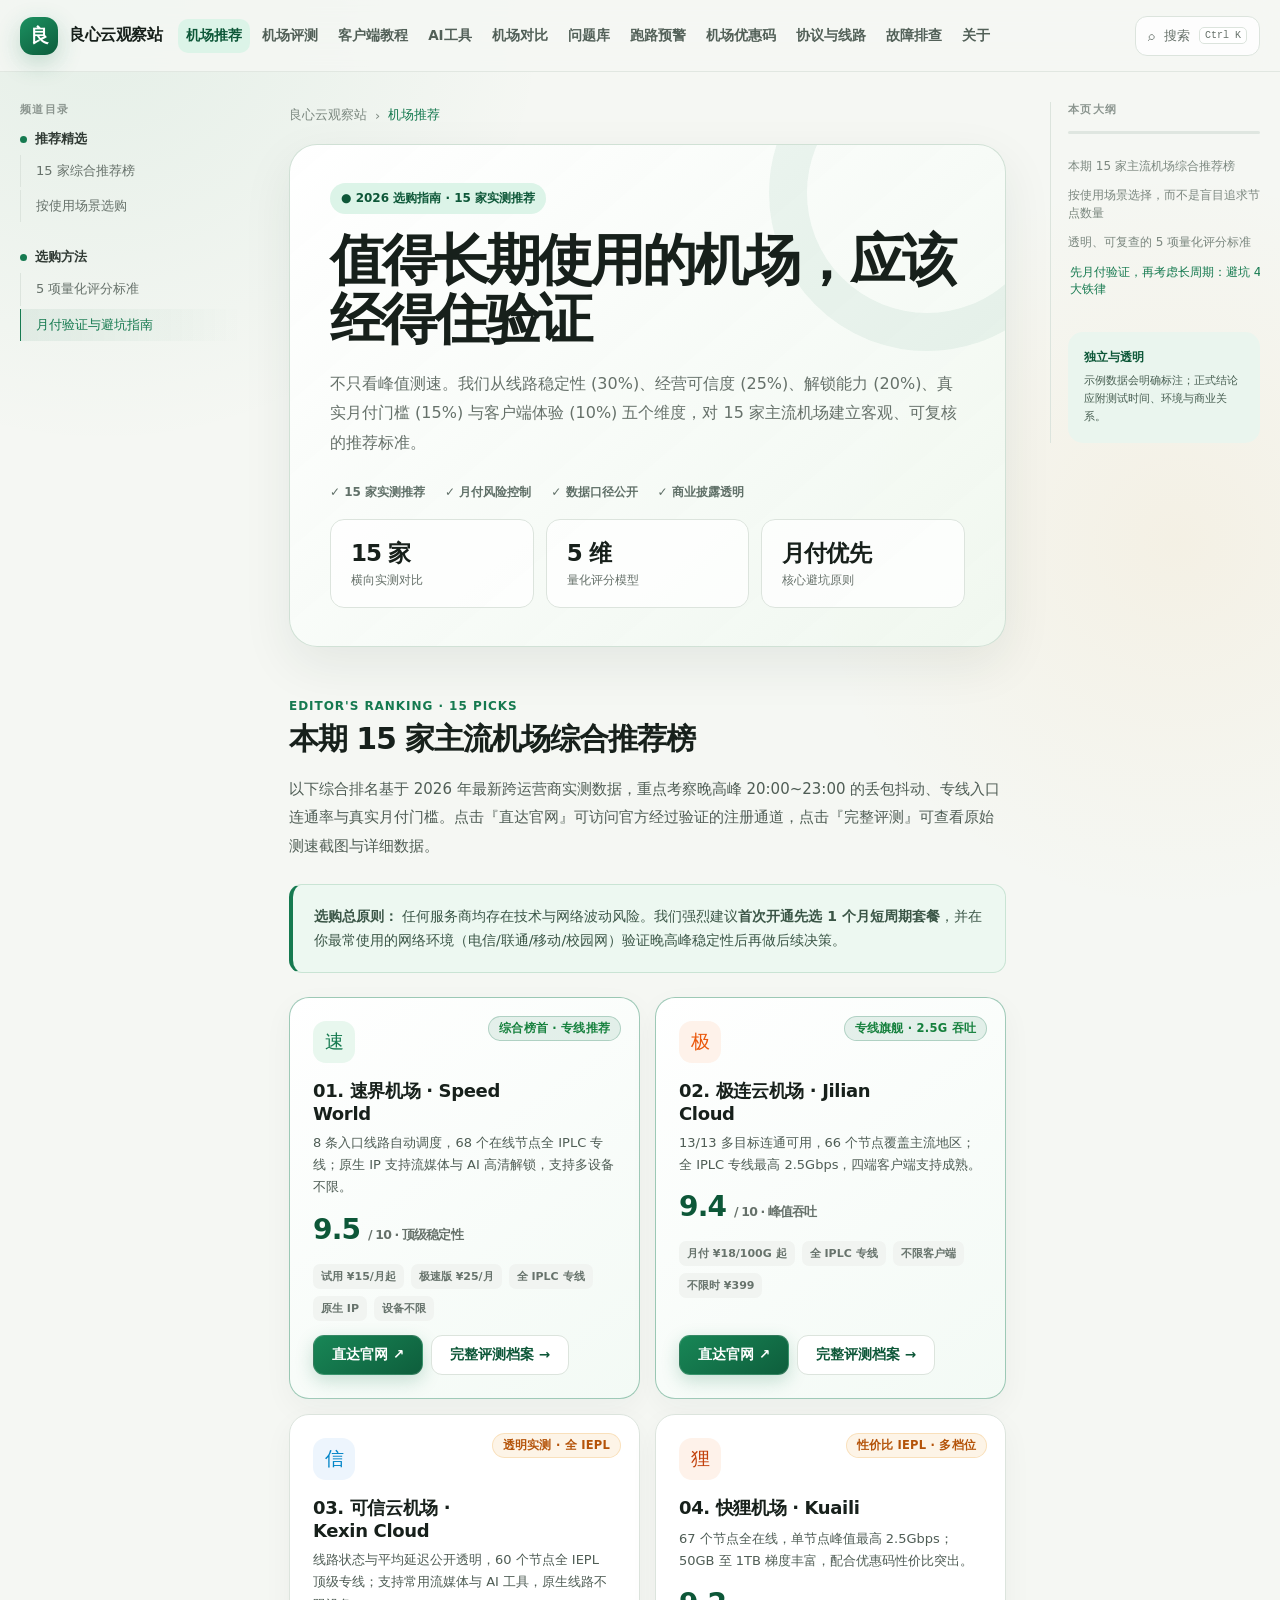
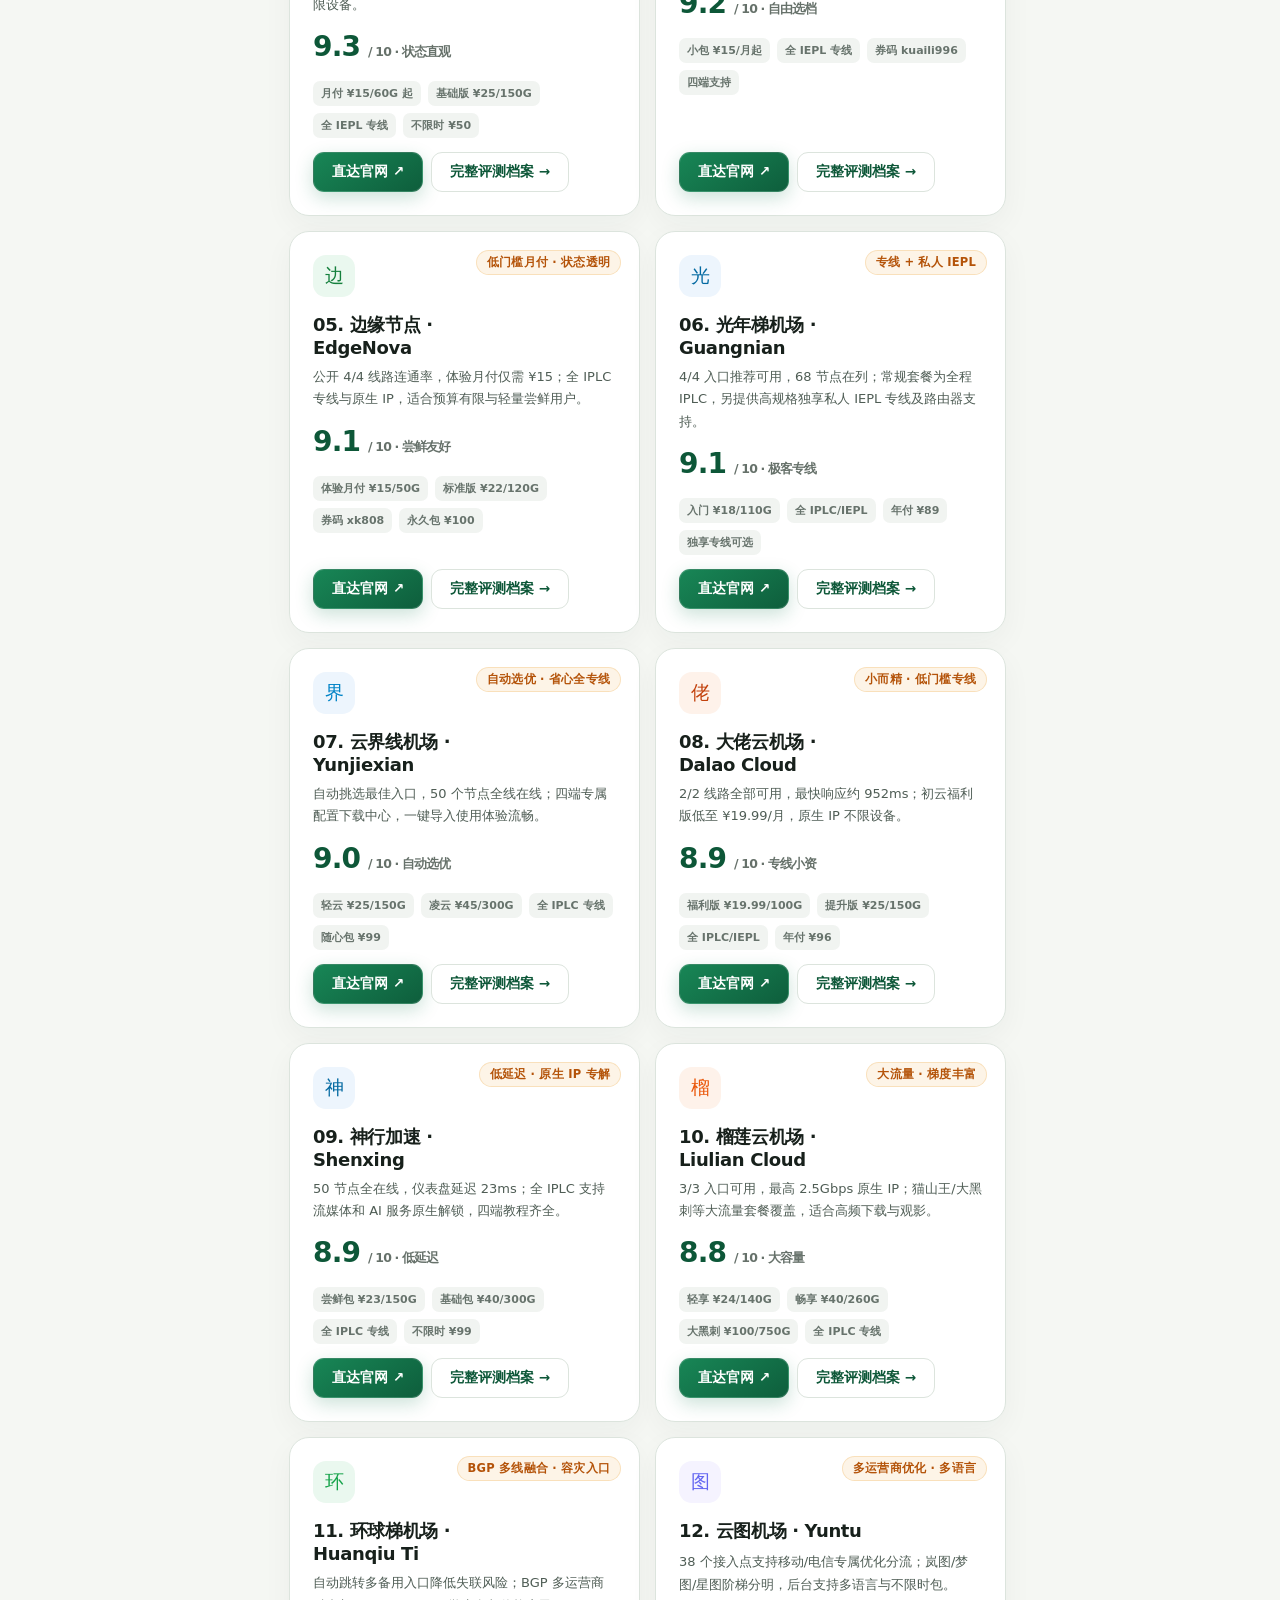
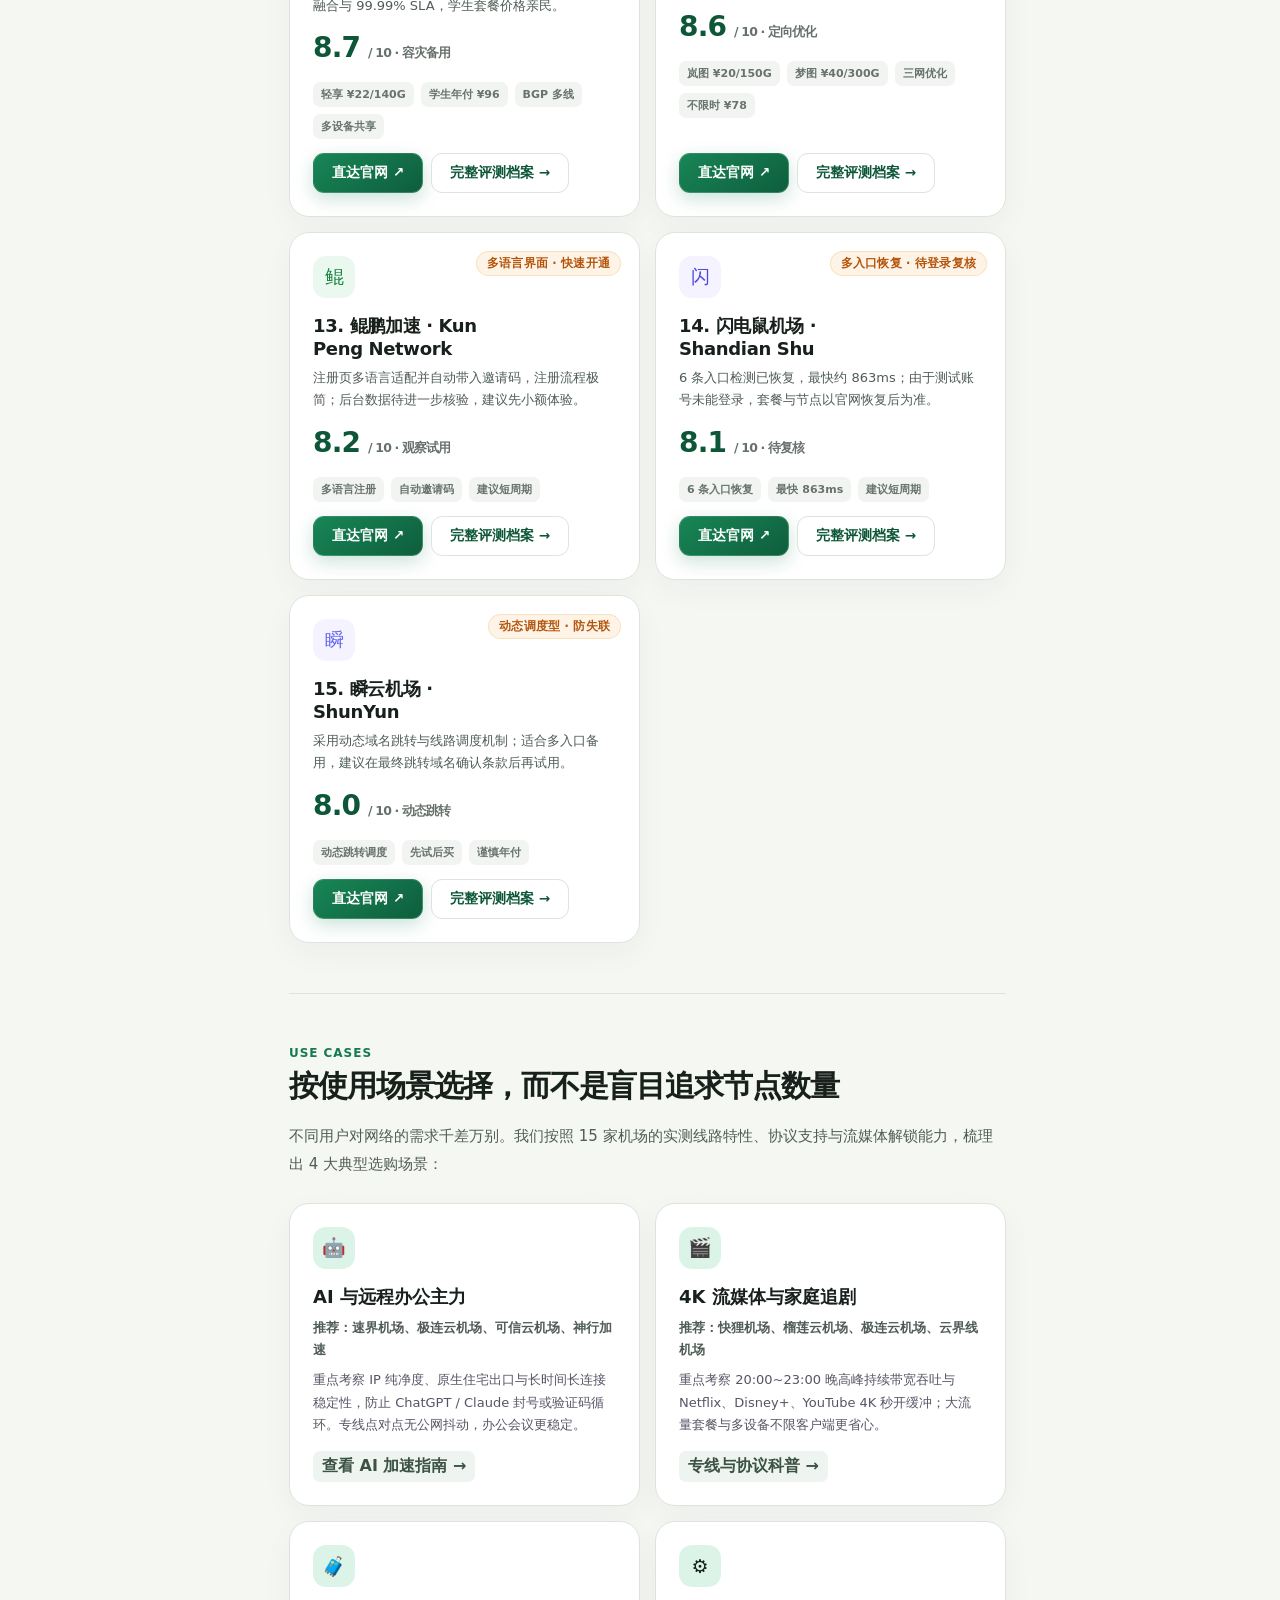
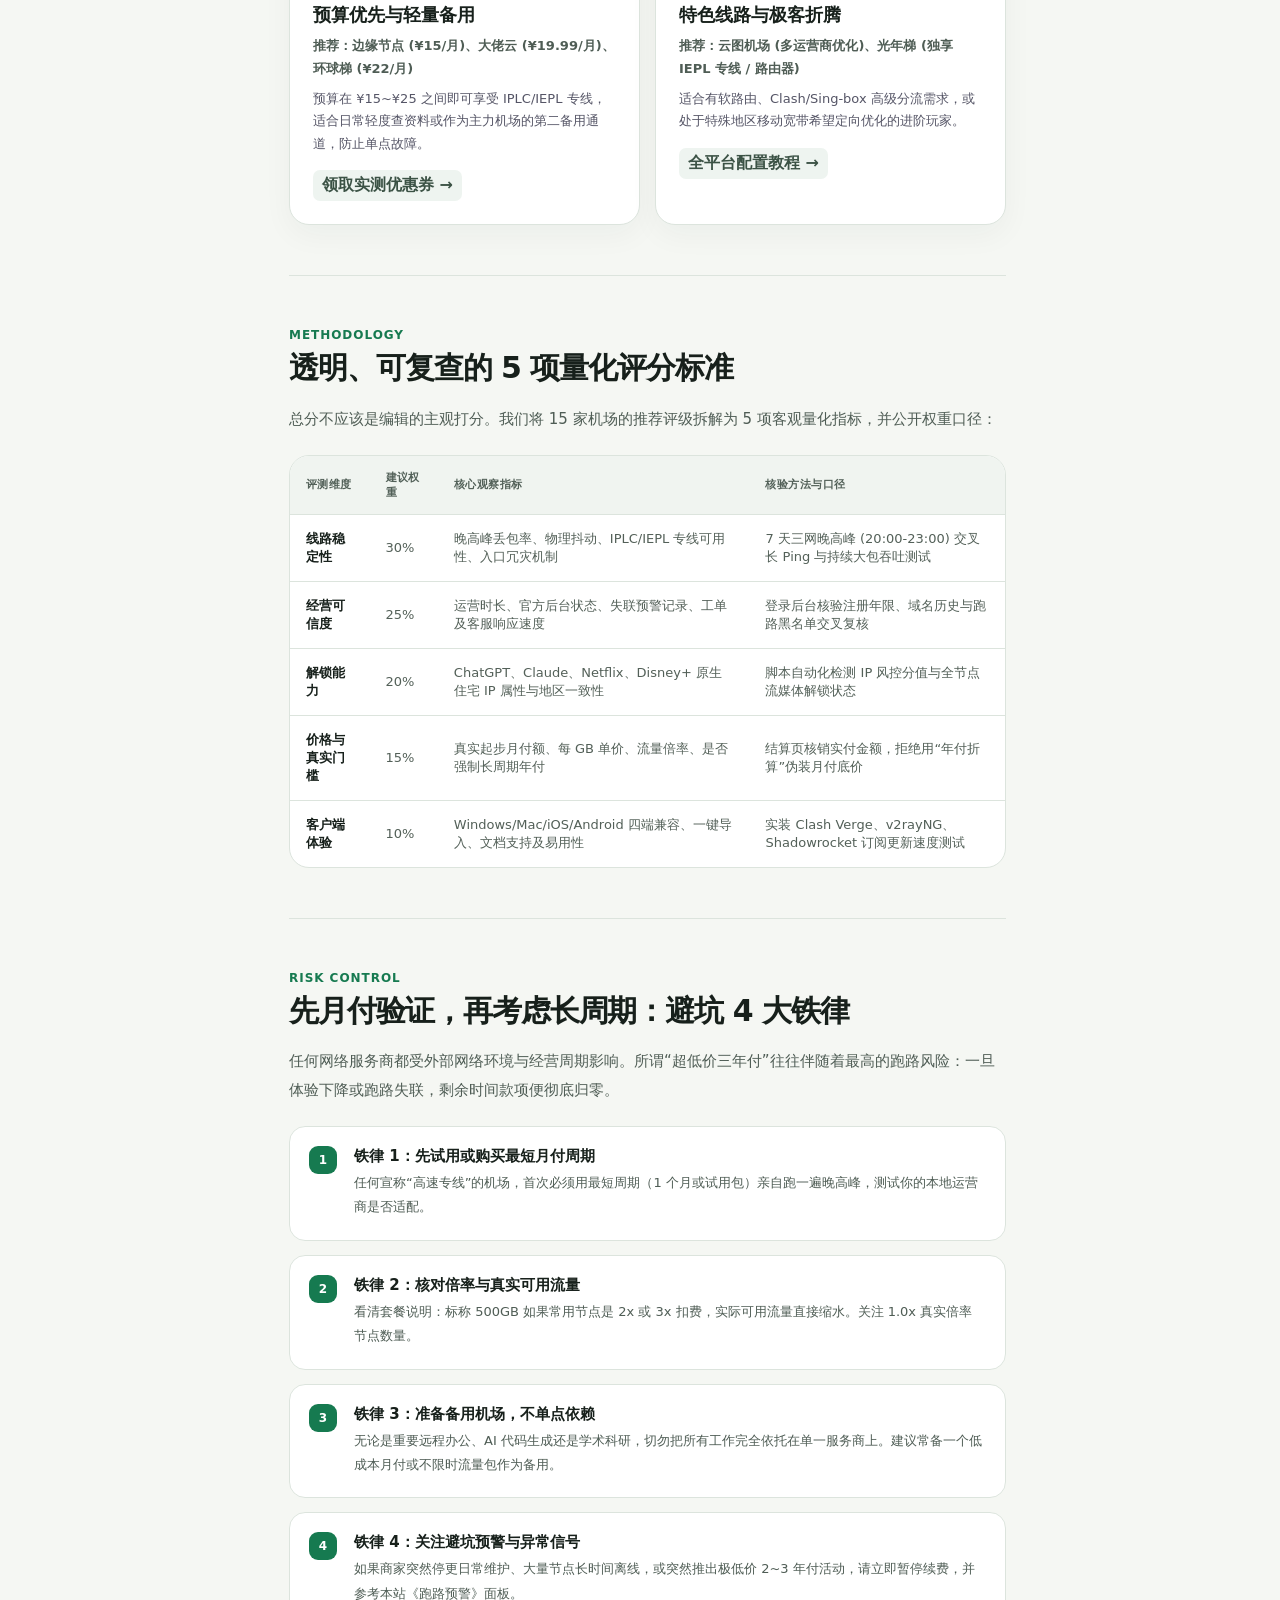
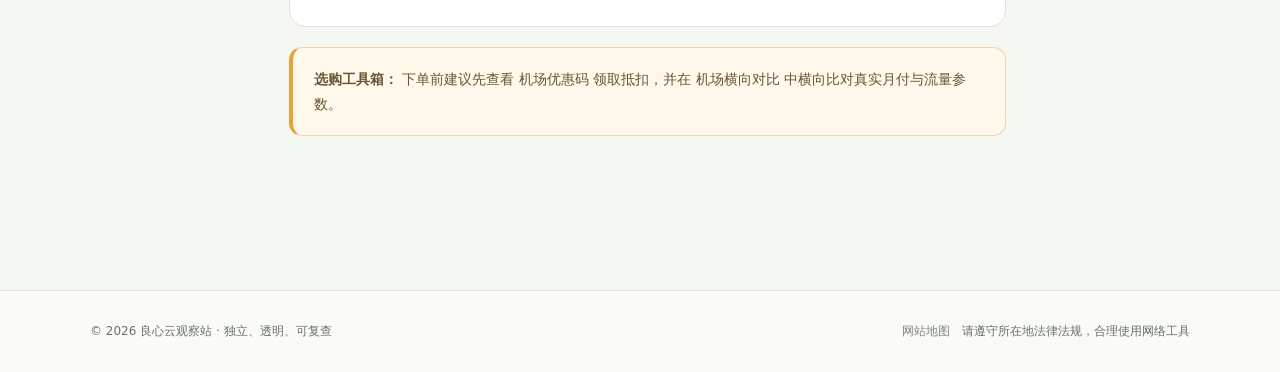
==== index.html @ eb354bf6 "feat: complete website content, SEO, GEO, sitemap, robots, and reviews" ====
<!doctype html>
<html lang="zh-CN">
<head>
  <meta charset="UTF-8">
  <meta name="viewport" content="width=device-width, initial-scale=1.0">
  <title>良心云观察站 · 2026 机场推荐与网络节点实测知识库 · lxyjc.com</title>
  <meta name="description" content="良心云观察站 (lxyjc.com) 是专注独立、透明、可复查的机场评测与科学上网知识库。精选 15 家全 IPLC 专线与优质中转大厂，提供晚高峰持续压测、流媒体与 AI 解锁报告、各端客户端教程与避坑预警。">
  <meta name="keywords" content="机场推荐, 梯子推荐, 2026机场推荐, IPLC专线机场, 科学上网, 翻墙机场, Clash机场, 晚高峰测速, 良心云观察站, lxyjc.com">
  <meta name="theme-color" content="#f5f7f3">
  <meta name="robots" content="index, follow, max-snippet:-1, max-image-preview:large, max-video-preview:-1">

  <!-- Canonical & Alternate Links -->
  <link rel="canonical" href="https://lxyjc.com/">
  <link rel="alternate" hreflang="zh-CN" href="https://lxyjc.com/">
  <link rel="alternate" hreflang="x-default" href="https://lxyjc.com/">

  <!-- GEO & Regional Metadata -->
  <meta name="geo.region" content="CN">
  <meta name="geo.placename" content="China">
  <meta name="geo.position" content="35.86166;104.195397">
  <meta name="ICBM" content="35.86166, 104.195397">

  <!-- Open Graph / Facebook / WeChat -->
  <meta property="og:site_name" content="良心云观察站">
  <meta property="og:type" content="website">
  <meta property="og:url" content="https://lxyjc.com/">
  <meta property="og:title" content="良心云观察站 · 2026 机场推荐与网络节点实测知识库">
  <meta property="og:description" content="独立、透明、可复查的机场评测与网络工具知识库。15 家主流机场晚高峰测速跑分、全 IPLC 专线解析与避坑预警。">
  <meta property="og:locale" content="zh_CN">

  <!-- Twitter Cards -->
  <meta name="twitter:card" content="summary_large_image">
  <meta name="twitter:title" content="良心云观察站 · 2026 机场推荐与网络节点实测知识库">
  <meta name="twitter:description" content="独立、透明、可复查的机场评测与网络工具知识库。15 家主流机场晚高峰测速跑分、全 IPLC 专线解析与避坑预警。">

  <!-- Schema.org Structured Data (GEO / Generative Engine Optimization) -->
  <script type="application/ld+json">
  {
    "@context": "https://schema.org",
    "@graph": [
      {
        "@type": "WebSite",
        "@id": "https://lxyjc.com/#website",
        "url": "https://lxyjc.com/",
        "name": "良心云观察站",
        "alternateName": ["Honest Cloud Index", "lxyjc.com"],
        "description": "独立、透明、可复查的机场评测与网络工具知识库。",
        "inLanguage": "zh-CN",
        "potentialAction": {
          "@type": "SearchAction",
          "target": "https://lxyjc.com/compare.html?q={search_term_string}",
          "query-input": "required name=search_term_string"
        }
      },
      {
        "@type": "Organization",
        "@id": "https://lxyjc.com/#organization",
        "name": "良心云观察站",
        "url": "https://lxyjc.com/",
        "logo": "https://lxyjc.com/assets/favicon.ico"
      }
    ]
  }
  </script>

  <link rel="stylesheet" href="assets/styles.css">
</head>
<body data-page="recommendations">
  <header class="site-header">
    <div class="header-inner">
      <a class="brand" href="index.html" aria-label="返回首页"><span class="brand-mark">良</span><span class="brand-text">良心云观察站<small>Honest Cloud Index</small></span></a>
      <nav class="main-nav" id="main-nav" aria-label="主导航"></nav>
      <div class="header-actions">
        <button class="icon-button search-button" id="search-button" aria-label="搜索"><span>⌕</span><span>搜索</span><kbd>Ctrl K</kbd></button>
        <button class="menu-button" id="menu-button" aria-label="打开菜单">☰</button>
      </div>
    </div>
  </header>
  <div class="mobile-overlay" id="mobile-overlay"></div>
  <div class="page-shell">
    <aside class="left-sidebar" id="left-sidebar"></aside>
    <main class="main-content" id="main-content"></main>
    <aside class="right-sidebar"><div class="outline" id="outline"></div></aside>
  </div>
  <footer class="site-footer"><div class="footer-inner"><span>© <span id="year"></span> 良心云观察站 · 独立、透明、可复查</span><span>请遵守所在地法律法规，合理使用网络工具</span></div></footer>
  <div class="search-modal" id="search-modal" role="dialog" aria-modal="true" aria-label="搜索栏目"><div class="search-panel"><div class="search-field"><span>⌕</span><input id="search-input" type="search" placeholder="搜索栏目或主题…" autocomplete="off"></div><div class="search-results" id="search-results"></div></div></div>
  <script src="assets/content.js"></script>
  <script src="assets/app.js"></script>
</body>
</html>
---- assets/styles.css ----
:root {
  --bg: #f5f7f3;
  --surface: rgba(255, 255, 255, 0.92);
  --surface-solid: #ffffff;
  --surface-soft: #eef3eb;
  --text: #17201b;
  --muted: #66716a;
  --line: #dce4dd;
  --brand: #167a50;
  --brand-dark: #0d5738;
  --brand-soft: #dcf4e8;
  --accent: #e9a23b;
  --danger: #c34a46;
  --shadow: 0 18px 50px rgba(25, 54, 39, 0.08);
  --radius-xl: 28px;
  --radius-lg: 20px;
  --radius-md: 14px;
  --header-height: 72px;
}

* { box-sizing: border-box; }
html { scroll-behavior: smooth; scroll-padding-top: 100px; }
body {
  margin: 0;
  overflow-x: hidden;
  background:
    radial-gradient(circle at 8% 0%, rgba(33, 143, 91, 0.08), transparent 28rem),
    radial-gradient(circle at 92% 8%, rgba(233, 162, 59, 0.08), transparent 23rem),
    var(--bg);
  color: var(--text);
  font-family: "Inter", "SF Pro Display", "PingFang SC", "Microsoft YaHei", system-ui, sans-serif;
  -webkit-font-smoothing: antialiased;
}

body.menu-open { overflow: hidden; }
a { color: inherit; text-decoration: none; }
button, input { font: inherit; }

.site-header {
  position: sticky;
  top: 0;
  z-index: 50;
  height: var(--header-height);
  border-bottom: 1px solid rgba(220, 228, 221, 0.8);
  background: rgba(245, 247, 243, 0.84);
  backdrop-filter: blur(20px);
}

.header-inner {
  width: min(1500px, calc(100% - 40px));
  height: 100%;
  margin: 0 auto;
  display: flex;
  align-items: center;
  gap: 28px;
}

.brand {
  display: inline-flex;
  align-items: center;
  gap: 11px;
  flex: 0 0 auto;
  font-weight: 800;
  letter-spacing: -0.03em;
}

.brand-mark {
  width: 38px;
  height: 38px;
  display: grid;
  place-items: center;
  border-radius: 13px;
  color: white;
  background: linear-gradient(145deg, #1c9161, #0c5c3b);
  box-shadow: 0 8px 24px rgba(22, 122, 80, 0.24);
  font-size: 19px;
}

.brand-text small {
  display: block;
  margin-top: 1px;
  color: var(--muted);
  font-size: 10px;
  font-weight: 700;
  letter-spacing: 0.13em;
  text-transform: uppercase;
}

.main-nav {
  display: flex;
  align-items: center;
  gap: 4px;
  min-width: 0;
}

.nav-link {
  padding: 9px 10px;
  border-radius: 10px;
  color: #526058;
  font-size: 14px;
  font-weight: 650;
  white-space: nowrap;
  transition: 160ms ease;
}

.nav-link:hover { color: var(--brand); background: rgba(22, 122, 80, 0.06); }
.nav-link.active { color: var(--brand-dark); background: var(--brand-soft); }

.header-actions {
  display: flex;
  align-items: center;
  gap: 9px;
  margin-left: auto;
}

.icon-button, .menu-button {
  width: 40px;
  height: 40px;
  display: grid;
  place-items: center;
  border: 1px solid var(--line);
  border-radius: 12px;
  background: rgba(255,255,255,.72);
  color: var(--text);
  cursor: pointer;
}

.search-button {
  width: auto;
  grid-auto-flow: column;
  gap: 9px;
  padding: 0 12px;
  color: var(--muted);
  font-size: 13px;
}

.search-button kbd {
  padding: 2px 5px;
  border: 1px solid var(--line);
  border-radius: 5px;
  background: var(--surface-solid);
  font-size: 10px;
}

.menu-button { display: none; }

.page-shell {
  width: min(1500px, calc(100% - 40px));
  margin: 0 auto;
  display: grid;
  grid-template-columns: 225px minmax(0, 880px) 210px;
  justify-content: center;
  gap: 44px;
  padding: 30px 0 80px;
}

.page-shell > * { min-width: 0; }

.left-sidebar, .right-sidebar {
  position: sticky;
  top: 100px;
  align-self: start;
  max-height: calc(100vh - 124px);
  overflow: auto;
  scrollbar-width: thin;
}

.left-sidebar { padding-right: 2px; }
.side-label {
  margin: 0 0 13px;
  color: #8b958f;
  font-size: 11px;
  font-weight: 800;
  letter-spacing: .12em;
  text-transform: uppercase;
}

.side-group { margin-bottom: 26px; }
.side-group-title {
  display: flex;
  align-items: center;
  gap: 8px;
  margin: 0 0 7px;
  color: #303a34;
  font-size: 13px;
  font-weight: 760;
}

.side-dot { width: 7px; height: 7px; border-radius: 50%; background: var(--brand); }
.side-links { display: grid; gap: 3px; }
.side-link {
  display: block;
  padding: 7px 10px 7px 15px;
  border-left: 1px solid var(--line);
  color: var(--muted);
  font-size: 13px;
  line-height: 1.4;
  transition: 150ms ease;
}
.side-link:hover, .side-link.active { color: var(--brand); border-left-color: var(--brand); background: linear-gradient(90deg, rgba(22,122,80,.08), transparent); }

.main-content { min-width: 0; }
.breadcrumb {
  display: flex;
  align-items: center;
  gap: 8px;
  margin: 4px 0 20px;
  color: #7b877f;
  font-size: 13px;
}
.breadcrumb span:last-child { color: var(--brand); }

.hero {
  position: relative;
  overflow: hidden;
  padding: 38px 40px;
  border: 1px solid rgba(205, 222, 210, 0.9);
  border-radius: var(--radius-xl);
  background: linear-gradient(140deg, rgba(255,255,255,.98), rgba(239,247,239,.92));
  box-shadow: var(--shadow);
}

.hero::after {
  content: "";
  position: absolute;
  width: 240px;
  height: 240px;
  right: -80px;
  top: -110px;
  border: 38px solid rgba(22,122,80,.065);
  border-radius: 50%;
}

.eyebrow {
  display: inline-flex;
  align-items: center;
  gap: 8px;
  margin-bottom: 17px;
  padding: 7px 11px;
  border-radius: 999px;
  color: var(--brand-dark);
  background: var(--brand-soft);
  font-size: 12px;
  font-weight: 800;
}

.hero h1 {
  position: relative;
  z-index: 1;
  max-width: 720px;
  margin: 0;
  font-size: clamp(34px, 5vw, 55px);
  line-height: 1.08;
  letter-spacing: -0.055em;
}

.hero-description {
  position: relative;
  z-index: 1;
  max-width: 690px;
  margin: 19px 0 0;
  color: var(--muted);
  font-size: 16px;
  line-height: 1.85;
}

.hero-meta {
  display: flex;
  flex-wrap: wrap;
  gap: 20px;
  margin-top: 26px;
  color: #607068;
  font-size: 12px;
  font-weight: 650;
}
.hero-meta span { display: inline-flex; align-items: center; gap: 7px; }

.stat-grid {
  display: grid;
  grid-template-columns: repeat(3, 1fr);
  gap: 12px;
  margin-top: 18px;
}
.stat-card {
  padding: 18px 20px;
  border: 1px solid var(--line);
  border-radius: var(--radius-md);
  background: rgba(255,255,255,.75);
}
.stat-value { font-size: 23px; font-weight: 850; letter-spacing: -0.04em; }
.stat-label { margin-top: 3px; color: var(--muted); font-size: 12px; }

.article-section {
  padding-top: 52px;
  border-bottom: 1px solid var(--line);
  padding-bottom: 50px;
}
.article-section:last-child { border-bottom: 0; }
.section-kicker { color: var(--brand); font-size: 12px; font-weight: 800; letter-spacing: .08em; text-transform: uppercase; }
.article-section h2 {
  margin: 8px 0 18px;
  font-size: 30px;
  line-height: 1.22;
  letter-spacing: -0.035em;
}
.article-section h3 { margin: 30px 0 10px; font-size: 19px; }
.article-section p { margin: 0 0 16px; color: #4f5d55; font-size: 15px; line-height: 1.88; }
.article-section ul, .article-section ol { padding-left: 22px; color: #4f5d55; line-height: 1.85; }

.card-grid { display: grid; grid-template-columns: repeat(2, 1fr); gap: 15px; margin-top: 24px; }
.content-card {
  padding: 23px;
  border: 1px solid var(--line);
  border-radius: var(--radius-lg);
  background: var(--surface-solid);
  box-shadow: 0 10px 30px rgba(26, 55, 40, 0.045);
  display: flex;
  flex-direction: column;
  transition: transform 180ms ease, box-shadow 180ms ease, border-color 180ms ease;
}
.content-card:hover {
  transform: translateY(-2px);
  box-shadow: 0 14px 32px rgba(22, 122, 80, 0.08);
  border-color: rgba(22, 122, 80, 0.25);
}
.card-icon { width: 42px; height: 42px; display: grid; place-items: center; margin-bottom: 16px; border-radius: 13px; background: var(--brand-soft); font-size: 19px; }
.content-card h3 { margin: 0 0 8px; font-size: 18px; }
.content-card p { margin: 0; font-size: 13px; line-height: 1.72; }
.tag-row { display: flex; flex-wrap: wrap; gap: 7px; margin-top: 15px; }
.tag { padding: 5px 8px; border-radius: 7px; background: #f1f4f1; color: #67736c; font-size: 11px; font-weight: 700; }

.recommend-card {
  position: relative;
  display: flex;
  flex-direction: column;
  transition: transform 180ms ease, box-shadow 180ms ease, border-color 180ms ease;
}
.recommend-card:hover {
  transform: translateY(-3px);
  box-shadow: 0 16px 36px rgba(22, 122, 80, 0.1);
  border-color: rgba(22, 122, 80, 0.35);
}
.recommend-card.featured {
  border-color: rgba(22, 122, 80, 0.4);
  background: linear-gradient(145deg, #ffffff, #f3faf5);
}
.recommend-card h3 {
  padding-right: 110px;
  letter-spacing: -0.02em;
}
.rank-badge {
  position: absolute;
  right: 18px;
  top: 18px;
  padding: 4px 10px;
  border-radius: 999px;
  background: rgba(233, 162, 59, 0.12);
  color: #b45309;
  font-size: 11.5px;
  font-weight: 800;
  border: 1px solid rgba(233, 162, 59, 0.25);
  letter-spacing: 0.02em;
  white-space: nowrap;
}
.recommend-card.featured .rank-badge {
  background: rgba(22, 122, 80, 0.1);
  color: #15803d;
  border-color: rgba(22, 122, 80, 0.25);
}
.score {
  display: flex;
  align-items: baseline;
  gap: 8px;
  margin: 14px 0 6px;
  color: var(--brand-dark);
  font-size: 28px;
  font-weight: 900;
  letter-spacing: -0.03em;
}
.score small {
  color: var(--muted);
  font-size: 12.5px;
  font-weight: 650;
}
.recommend-card .tag-row {
  margin-top: 12px;
}
.recommend-card > div:last-child {
  margin-top: auto !important;
  padding-top: 14px;
}

.callout {
  margin: 24px 0;
  padding: 19px 21px;
  border: 1px solid #c9e4d4;
  border-left: 4px solid var(--brand);
  border-radius: 13px;
  background: #edf8f1;
  color: #3a5546;
  font-size: 14px;
  line-height: 1.75;
}
.callout.warning { border-color: #f0d5a9; border-left-color: var(--accent); background: #fff8eb; color: #685634; }
.callout.danger { border-color: #edc8c6; border-left-color: var(--danger); background: #fff3f2; color: #6d3f3d; }

.data-table-wrap { margin-top: 22px; overflow-x: auto; border: 1px solid var(--line); border-radius: var(--radius-lg); background: white; }
.data-table { width: 100%; border-collapse: collapse; font-size: 13px; }
.data-table th { padding: 14px 16px; text-align: left; color: #526058; background: #f0f4f0; font-size: 11px; letter-spacing: .04em; }
.data-table td { padding: 15px 16px; border-top: 1px solid var(--line); color: #536058; }
.data-table td:first-child { color: var(--text); font-weight: 750; }
.status { display: inline-flex; align-items: center; gap: 6px; font-weight: 750; }
.status::before { content: ""; width: 7px; height: 7px; border-radius: 50%; background: #32a86d; }
.status.watch::before { background: var(--accent); }
.status.risk::before { background: var(--danger); }

.coupon-code-pill {
  display: inline-flex;
  align-items: center;
  gap: 6px;
  padding: 4px 10px;
  border-radius: 8px;
  background: #f0fdf4;
  border: 1px dashed #16a34a;
  font-family: 'Space Grotesk', ui-monospace, monospace;
  font-size: 13px;
  font-weight: 750;
  color: #166534;
  cursor: pointer;
  transition: all 150ms ease;
}
.coupon-code-pill:hover {
  background: #dcfce7;
  border-color: #15803d;
  transform: translateY(-1px);
}
.discount-badge {
  display: inline-block;
  padding: 3px 8px;
  border-radius: 6px;
  font-size: 11.5px;
  font-weight: 800;
  background: #fff1dc;
  color: #b45309;
  border: 1px solid rgba(233,162,59,0.3);
  white-space: nowrap;
}
.discount-badge.green {
  background: #e8f7ee;
  color: #167a50;
  border-color: rgba(22,122,80,0.25);
}
.discount-badge.red {
  background: #ffe0de;
  color: #dc2626;
  border-color: rgba(220,38,38,0.25);
}
.btn-sm-action {
  display: inline-flex;
  align-items: center;
  gap: 4px;
  padding: 5px 11px;
  border-radius: 7px;
  font-size: 11.5px;
  font-weight: 700;
  text-decoration: none;
  transition: all 160ms ease;
  white-space: nowrap;
}

.steps { counter-reset: step; display: grid; gap: 14px; margin-top: 22px; }
.step { position: relative; padding: 20px 20px 20px 64px; border: 1px solid var(--line); border-radius: 16px; background: white; }
.step::before { counter-increment: step; content: counter(step); position: absolute; left: 19px; top: 19px; width: 28px; height: 28px; display: grid; place-items: center; border-radius: 9px; color: white; background: var(--brand); font-size: 12px; font-weight: 850; }
.step h3 { margin: 0 0 5px; font-size: 15px; }
.step p { margin: 0; font-size: 13px; }

.outline { padding-left: 17px; border-left: 1px solid var(--line); }
.outline-link { display: block; padding: 6px 0; color: #7b877f; font-size: 12px; line-height: 1.45; transition: 150ms ease; }
.outline-link:hover, .outline-link.active { color: var(--brand); transform: translateX(2px); }
.outline-link.sub { padding-left: 12px; }
.progress-track { height: 3px; margin: 14px 0 18px; border-radius: 4px; background: #dfe6e0; overflow: hidden; }
.progress-bar { width: 0; height: 100%; background: var(--brand); transition: width 80ms linear; }

.trust-card { margin-top: 28px; padding: 16px; border-radius: 15px; background: #eaf5ee; color: #496053; font-size: 11px; line-height: 1.65; }
.trust-card strong { display: block; margin-bottom: 4px; color: var(--brand-dark); font-size: 12px; }

.site-footer { border-top: 1px solid var(--line); background: rgba(255,255,255,.5); }
.footer-inner { width: min(1100px, calc(100% - 40px)); margin: 0 auto; padding: 32px 0; display: flex; justify-content: space-between; gap: 24px; color: var(--muted); font-size: 12px; }

.mobile-overlay { display: none; }
.search-modal { position: fixed; inset: 0; z-index: 100; display: none; place-items: start center; padding-top: 13vh; background: rgba(17,28,22,.42); backdrop-filter: blur(10px); }
.search-modal.open { display: grid; }
.search-panel { width: min(620px, calc(100% - 28px)); overflow: hidden; border: 1px solid rgba(255,255,255,.6); border-radius: 20px; background: white; box-shadow: 0 30px 80px rgba(12,37,24,.28); }
.search-field { display: flex; align-items: center; gap: 12px; padding: 18px; border-bottom: 1px solid var(--line); }
.search-field input { width: 100%; border: 0; outline: 0; font-size: 16px; }
.search-results { max-height: 370px; overflow: auto; padding: 9px; }
.search-result { display: block; padding: 13px 14px; border-radius: 11px; }
.search-result:hover { background: var(--surface-soft); }
.search-result strong { display: block; font-size: 14px; }
.search-result span { display: block; margin-top: 3px; color: var(--muted); font-size: 12px; }

/* Review Cards & Buttons */
.btn {
  display: inline-flex;
  align-items: center;
  justify-content: center;
  gap: 7px;
  padding: 10px 18px;
  border-radius: 11px;
  font-size: 13.5px;
  font-weight: 700;
  text-decoration: none;
  cursor: pointer;
  transition: all 180ms ease;
}
.btn-primary {
  color: #fff !important;
  background: linear-gradient(145deg, #188656, #0e5e3c);
  box-shadow: 0 6px 18px rgba(22, 122, 80, 0.22);
  border: 1px solid rgba(255, 255, 255, 0.15);
}
.btn-primary:hover {
  transform: translateY(-1px);
  box-shadow: 0 9px 24px rgba(22, 122, 80, 0.32);
}
.btn-outline {
  color: var(--brand-dark);
  background: var(--surface-solid);
  border: 1px solid var(--line);
}
.btn-outline:hover {
  border-color: var(--brand);
  background: var(--brand-soft);
  color: var(--brand-dark);
}
.review-header-card {
  padding: 24px;
  border: 1px solid var(--line);
  border-radius: var(--radius-lg);
  background: linear-gradient(135deg, #ffffff, #f7faf7);
  box-shadow: 0 10px 30px rgba(26, 55, 40, 0.04);
  margin-bottom: 24px;
}
.review-top-meta {
  display: flex;
  align-items: center;
  justify-content: space-between;
  flex-wrap: wrap;
  gap: 12px;
  margin-bottom: 16px;
  padding-bottom: 14px;
  border-bottom: 1px dashed var(--line);
}
.review-brand-badge {
  display: inline-flex;
  align-items: center;
  gap: 12px;
}
.review-avatar {
  width: 40px;
  height: 40px;
  display: grid;
  place-items: center;
  border-radius: 12px;
  color: #fff;
  font-weight: 850;
  font-size: 17px;
  box-shadow: 0 4px 12px rgba(0,0,0,.08);
}
.avatar-violet { background: linear-gradient(135deg, #6366f1, #4f46e5); }
.avatar-blue { background: linear-gradient(135deg, #0284c7, #0369a1); }
.avatar-coral { background: linear-gradient(135deg, #ea580c, #c2410c); }
.avatar-green { background: linear-gradient(135deg, #16a34a, #15803d); }
.review-brand-titles h3 {
  margin: 0;
  font-size: 18px;
  letter-spacing: -0.02em;
}
.review-brand-titles small {
  display: block;
  color: var(--muted);
  font-size: 11px;
  font-weight: 600;
  text-transform: uppercase;
  letter-spacing: 0.05em;
}
.review-verified-tag {
  display: inline-flex;
  align-items: center;
  gap: 6px;
  padding: 4px 11px;
  border-radius: 999px;
  font-size: 11.5px;
  font-weight: 700;
  color: var(--brand-dark);
  background: var(--brand-soft);
}
.metric-chips {
  display: flex;
  flex-wrap: wrap;
  gap: 8px;
  margin: 14px 0 16px;
}
.metric-chip {
  display: inline-flex;
  align-items: center;
  gap: 6px;
  padding: 6px 12px;
  border-radius: 9px;
  background: #f0f5f1;
  color: #2b4334;
  font-size: 12.5px;
  font-weight: 700;
  border: 1px solid rgba(22, 122, 80, 0.14);
}
.price-pill-list {
  display: grid;
  grid-template-columns: repeat(auto-fit, minmax(210px, 1fr));
  gap: 9px;
  margin: 16px 0;
}
.price-pill-item {
  padding: 11px 14px;
  border-radius: 11px;
  background: #ffffff;
  border: 1px solid var(--line);
  font-size: 12.5px;
  color: #405047;
}
.price-pill-item strong {
  display: block;
  color: var(--brand-dark);
  font-size: 13.5px;
  margin-bottom: 3px;
}
.topology-chain {
  display: flex;
  align-items: center;
  flex-wrap: wrap;
  gap: 7px;
  margin: 14px 0 18px;
  padding: 13px 16px;
  border-radius: 12px;
  background: #f3f8f5;
  border: 1px solid #dce8e0;
  font-size: 12px;
}
.topology-node {
  display: inline-flex;
  align-items: center;
  gap: 6px;
  padding: 5px 10px;
  background: #fff;
  border-radius: 7px;
  border: 1px solid #dce4dd;
  font-weight: 700;
  color: #2b3d33;
}
.topology-arrow {
  color: #8fa095;
  font-weight: 800;
}
.review-actions-bar {
  display: flex;
  align-items: center;
  justify-content: space-between;
  flex-wrap: wrap;
  gap: 14px;
  margin-top: 22px;
  padding-top: 18px;
  border-top: 1px solid var(--line);
}
.internal-links-row {
  display: flex;
  align-items: center;
  flex-wrap: wrap;
  gap: 8px;
  font-size: 12px;
}
.internal-links-label {
  color: var(--muted);
  font-size: 12px;
  font-weight: 700;
}
.internal-link {
  display: inline-flex;
  align-items: center;
  gap: 4px;
  padding: 5px 9px;
  border-radius: 7px;
  background: #eef4f0;
  color: #3b5245;
  font-weight: 650;
  text-decoration: none;
  transition: 150ms ease;
}
.internal-link:hover {
  background: var(--brand-soft);
  color: var(--brand-dark);
}
.quick-directory-grid {
  display: grid;
  grid-template-columns: repeat(auto-fill, minmax(260px, 1fr));
  gap: 12px;
  margin-top: 20px;
}
.quick-dir-card {
  display: flex;
  align-items: center;
  gap: 12px;
  padding: 14px 16px;
  border-radius: 14px;
  background: #fff;
  border: 1px solid var(--line);
  box-shadow: 0 4px 12px rgba(22, 122, 80, 0.03);
  text-decoration: none;
  transition: all 180ms ease;
}
.quick-dir-card:hover {
  transform: translateY(-2px);
  border-color: var(--brand);
  box-shadow: 0 8px 20px rgba(22, 122, 80, 0.1);
}
.quick-dir-card .avatar {
  width: 36px;
  height: 36px;
  flex-shrink: 0;
  display: grid;
  place-items: center;
  border-radius: 10px;
  color: #fff;
  font-weight: 850;
  font-size: 15px;
}
.quick-dir-info {
  flex: 1;
  min-width: 0;
}
.quick-dir-info h4 {
  margin: 0 0 2px;
  font-size: 14px;
  color: var(--text);
  white-space: nowrap;
  overflow: hidden;
  text-overflow: ellipsis;
}
.quick-dir-info span {
  display: block;
  font-size: 11.5px;
  color: var(--muted);
  white-space: nowrap;
  overflow: hidden;
  text-overflow: ellipsis;
}
.quick-dir-jump {
  color: var(--brand);
  font-size: 13px;
  font-weight: 800;
}
@media (max-width: 1400px) {
  .header-inner { gap: 16px; }
  .brand-text small { display: none; }
  .nav-link { padding: 8px 8px; font-size: 13.5px; }
}

@media (max-width: 1250px) {
  .header-inner { gap: 12px; }
  .main-nav { gap: 2px; }
  .nav-link { padding: 7px 6px; font-size: 13px; }
  .page-shell { grid-template-columns: 205px minmax(0, 820px); gap: 30px; }
  .right-sidebar { display: none; }
}

@media (max-width: 1120px) {
  :root { --header-height: 64px; }
  .main-nav { position: fixed; inset: var(--header-height) 0 0 auto; z-index: 80; width: min(360px, 88vw); display: block; padding: 20px; background: white; transform: translateX(105%); transition: transform 220ms ease; box-shadow: -20px 0 60px rgba(16,45,29,.16); }
  .menu-open .main-nav { transform: translateX(0); }
  .nav-link { display: block; margin-bottom: 4px; padding: 13px 14px; font-size: 15px; }
  .menu-button { display: grid; }
  .mobile-overlay { position: fixed; inset: var(--header-height) 0 0; z-index: 70; background: rgba(19,32,25,.28); }
  .menu-open .mobile-overlay { display: block; }
  .page-shell { grid-template-columns: 1fr; width: min(850px, calc(100% - 32px)); }
  .left-sidebar { position: static; width: 100%; min-width: 0; display: flex; gap: 12px; overflow-x: auto; max-height: none; padding-bottom: 6px; }
  .side-group { min-width: 220px; margin-bottom: 0; padding: 14px; border: 1px solid var(--line); border-radius: 14px; background: rgba(255,255,255,.7); }
  .side-link { border-left: 0; padding: 6px 2px; }
  .side-label { display: none; }
}

@media (max-width: 680px) {
  .header-inner, .page-shell, .footer-inner { width: calc(100% - 24px); }
  .search-button span:nth-of-type(2), .search-button kbd { display: none; }
  .hero { padding: 29px 23px; border-radius: 22px; }
  .hero h1 { font-size: 37px; }
  .hero-description { font-size: 14px; }
  .hero-meta { gap: 10px 18px; }
  .stat-grid, .card-grid { grid-template-columns: 1fr; }
  .article-section { padding-top: 38px; padding-bottom: 38px; }
  .article-section h2 { font-size: 25px; }
  .footer-inner { display: block; line-height: 1.8; }
}
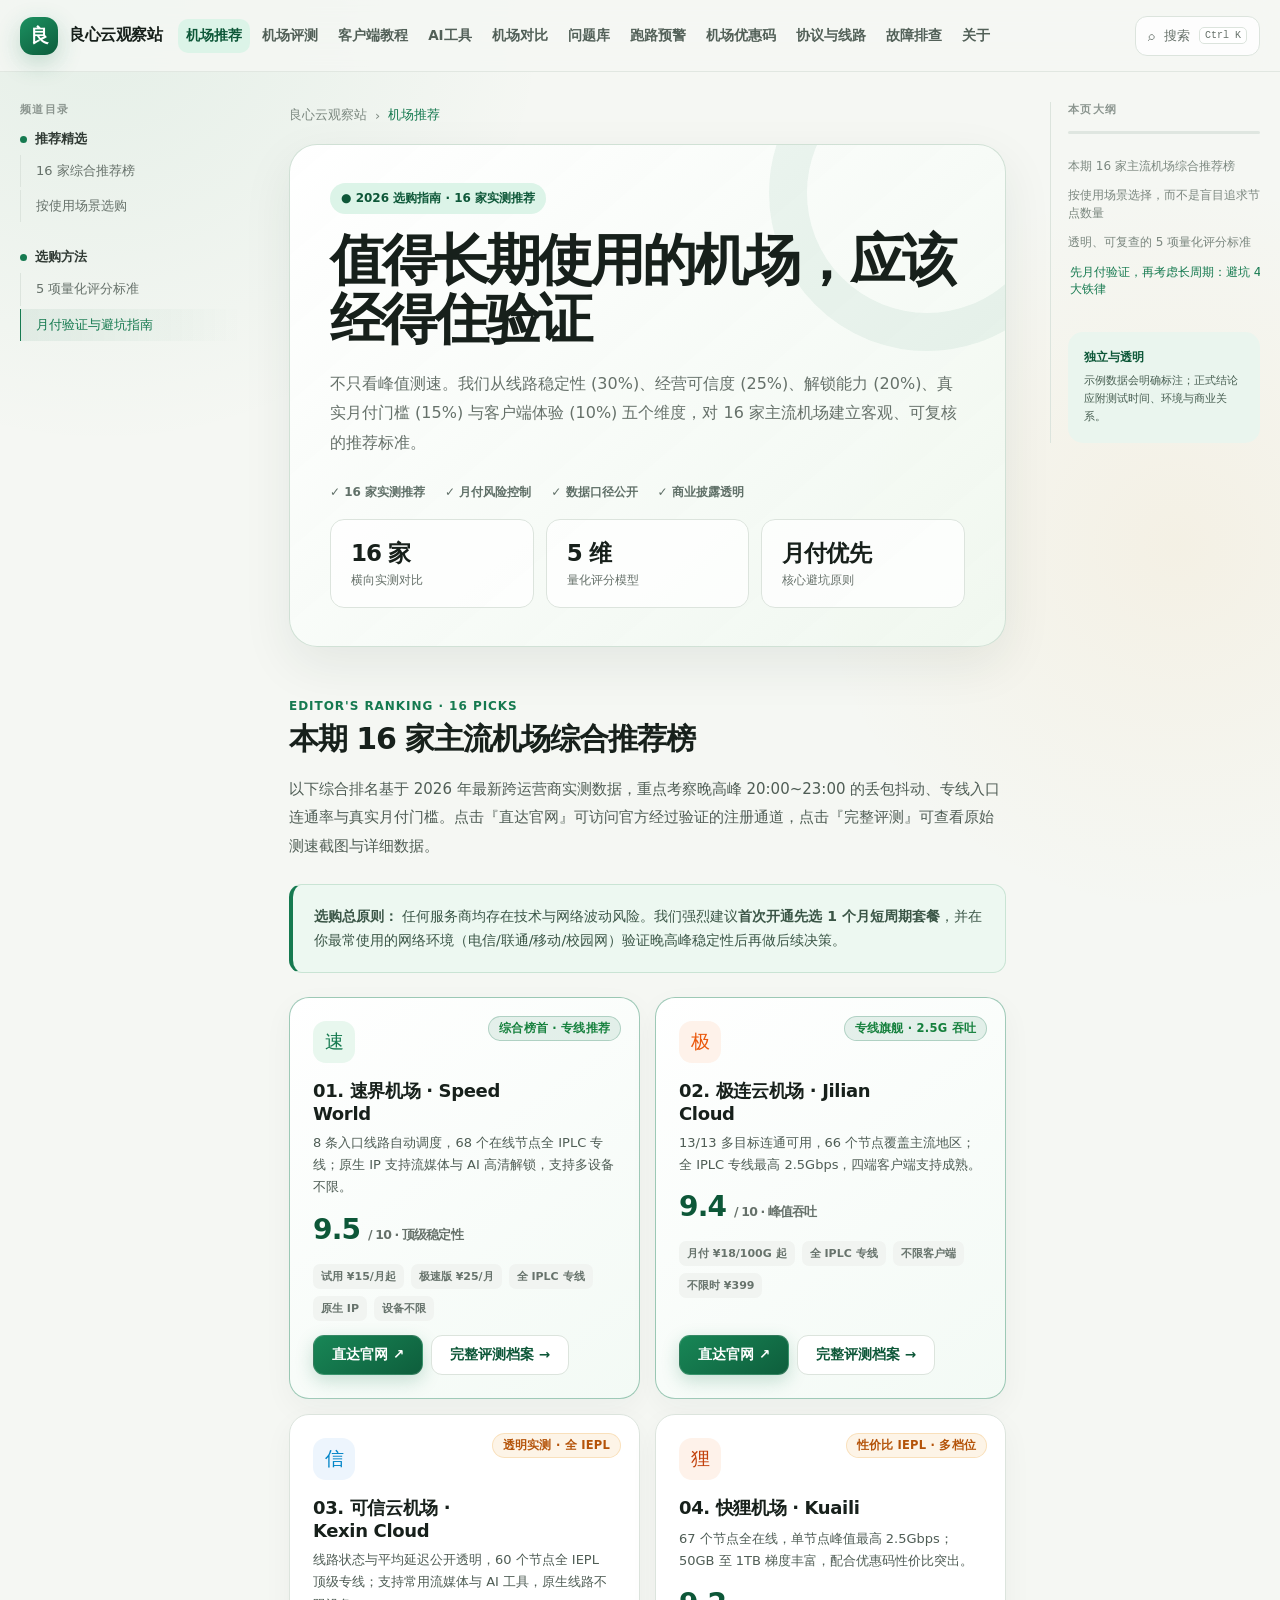
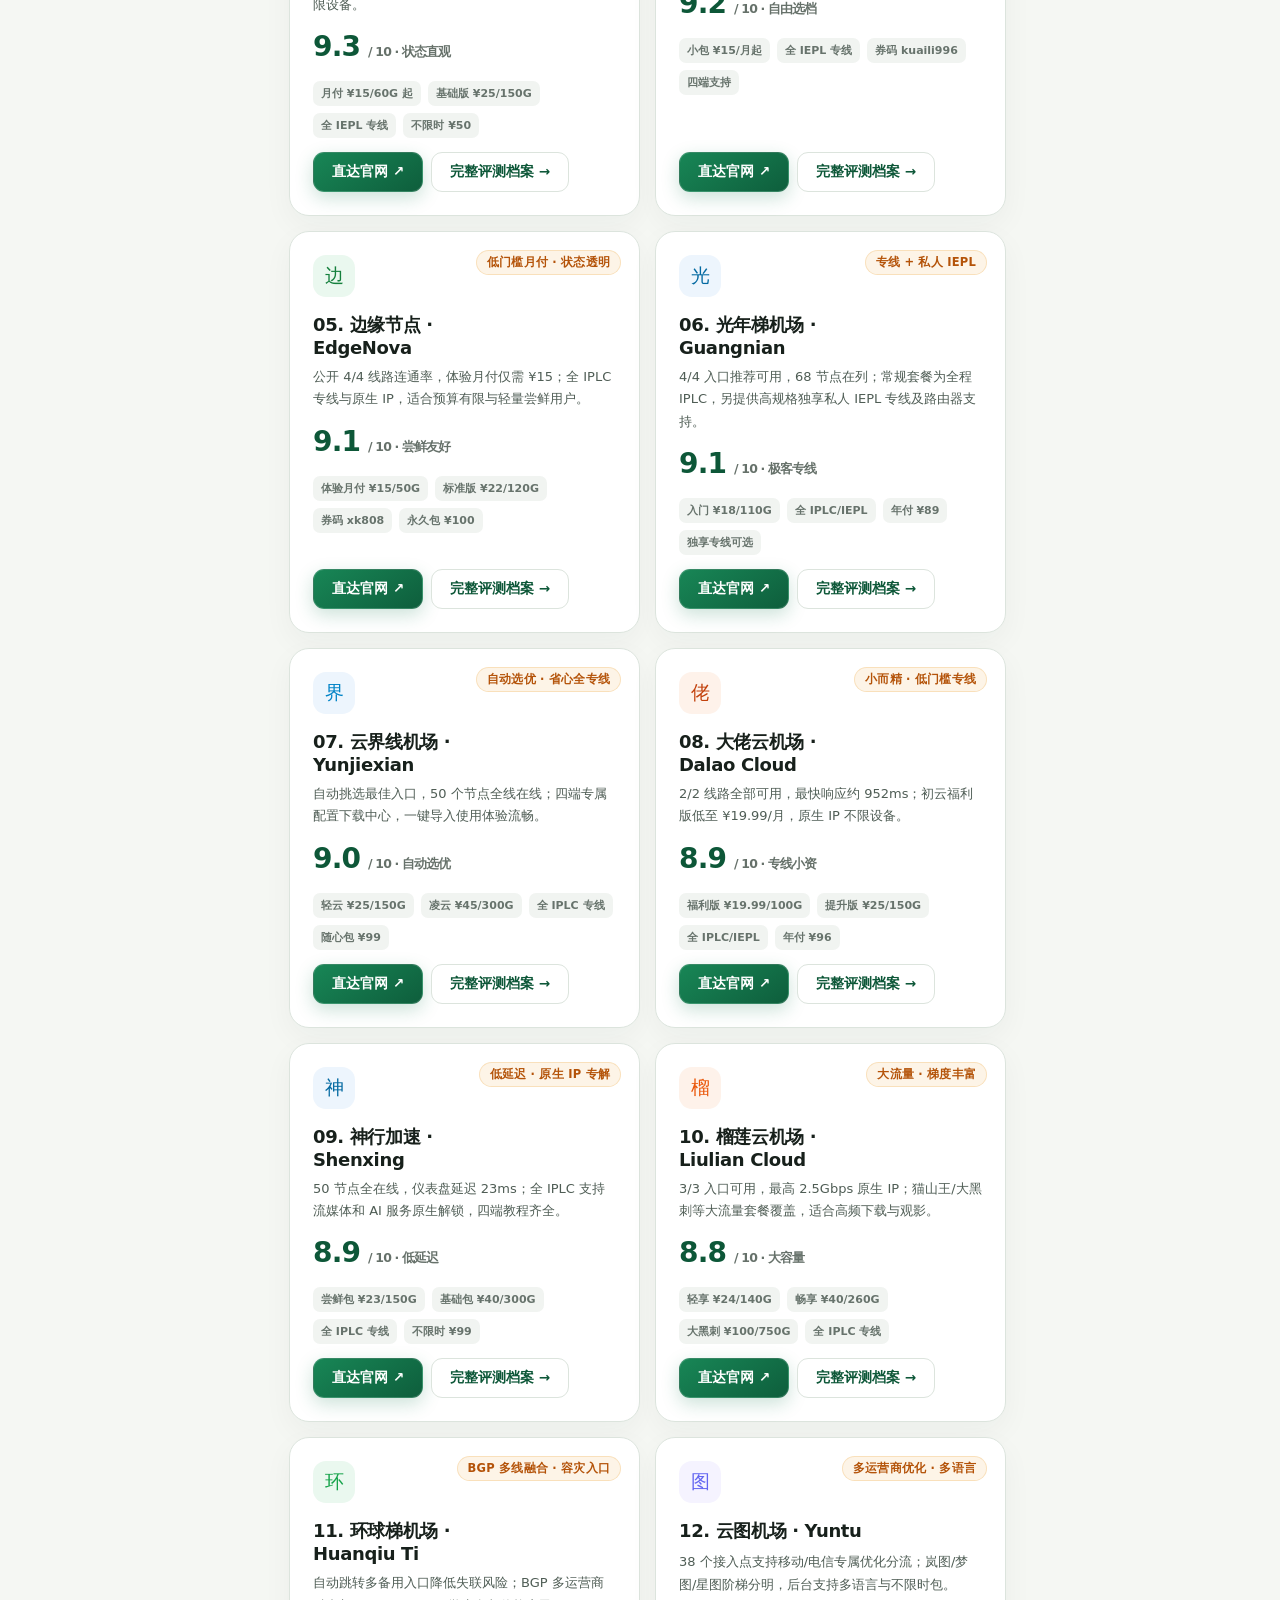
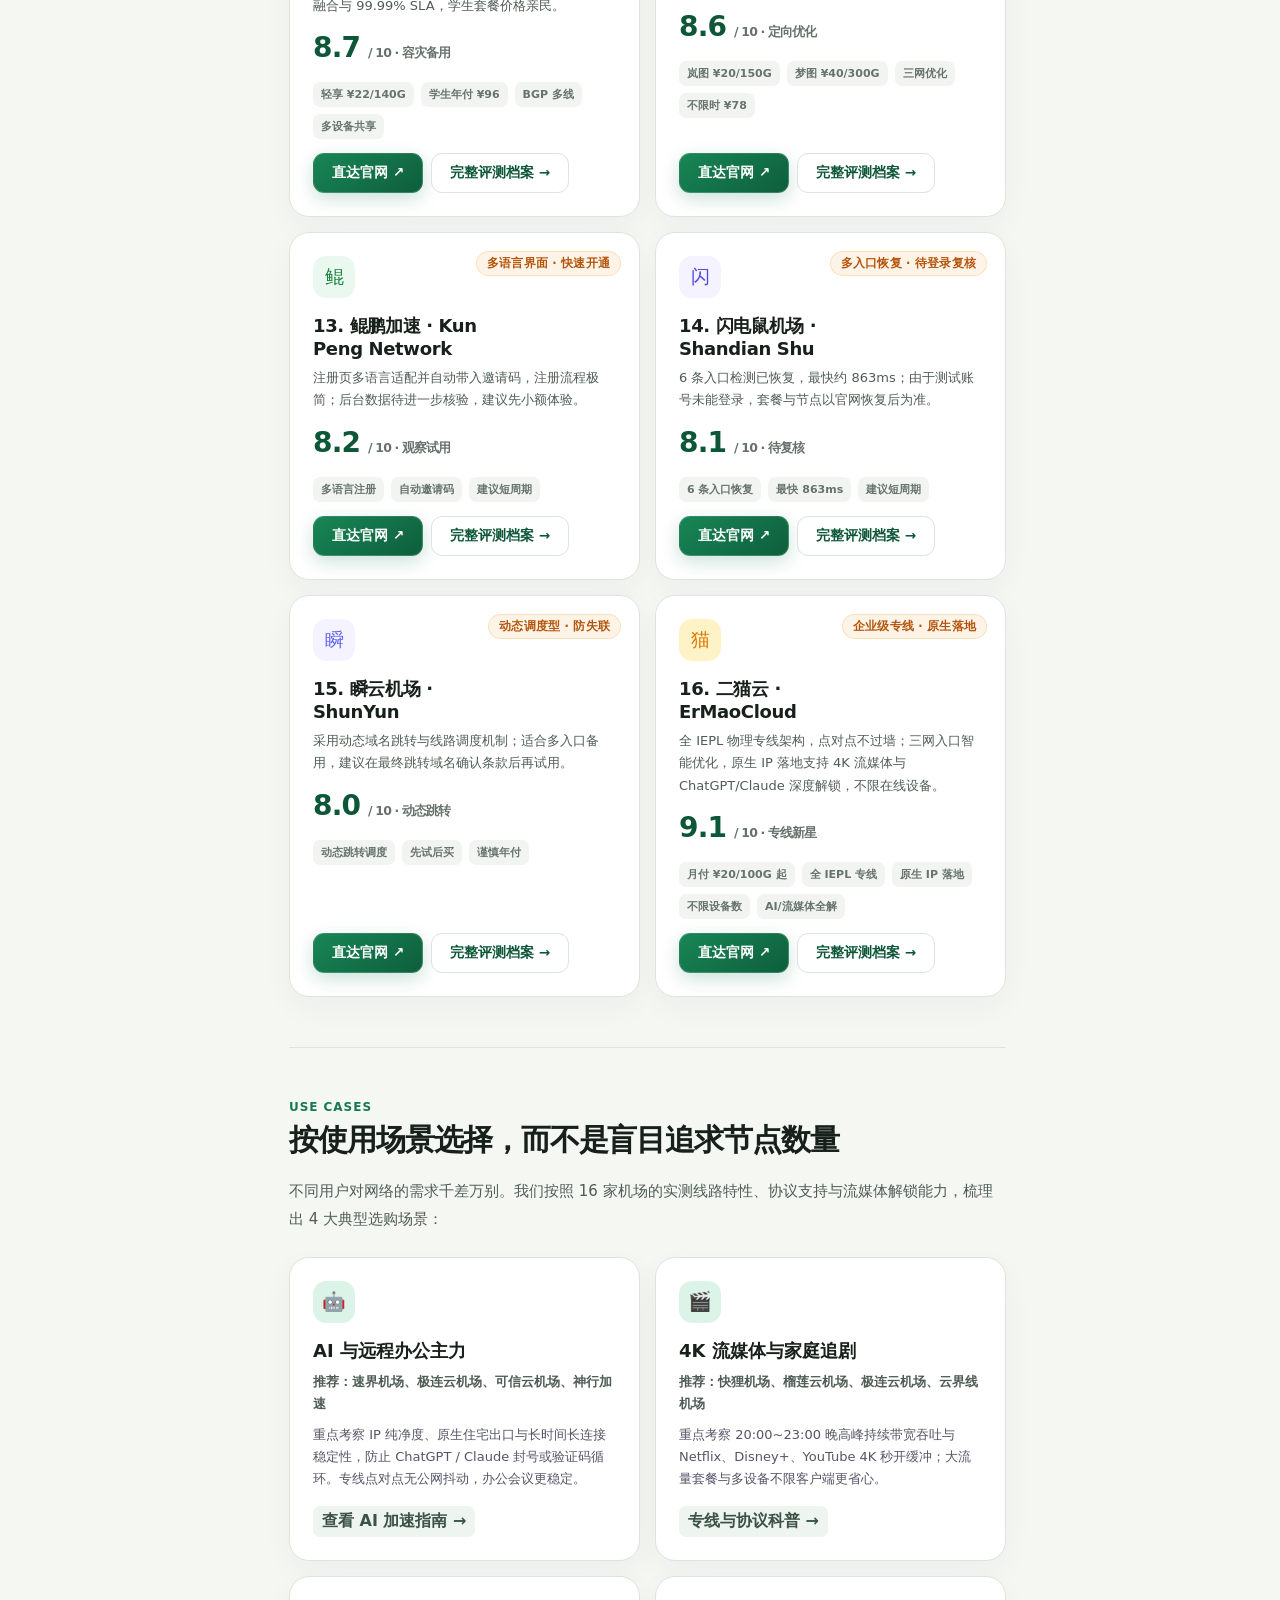
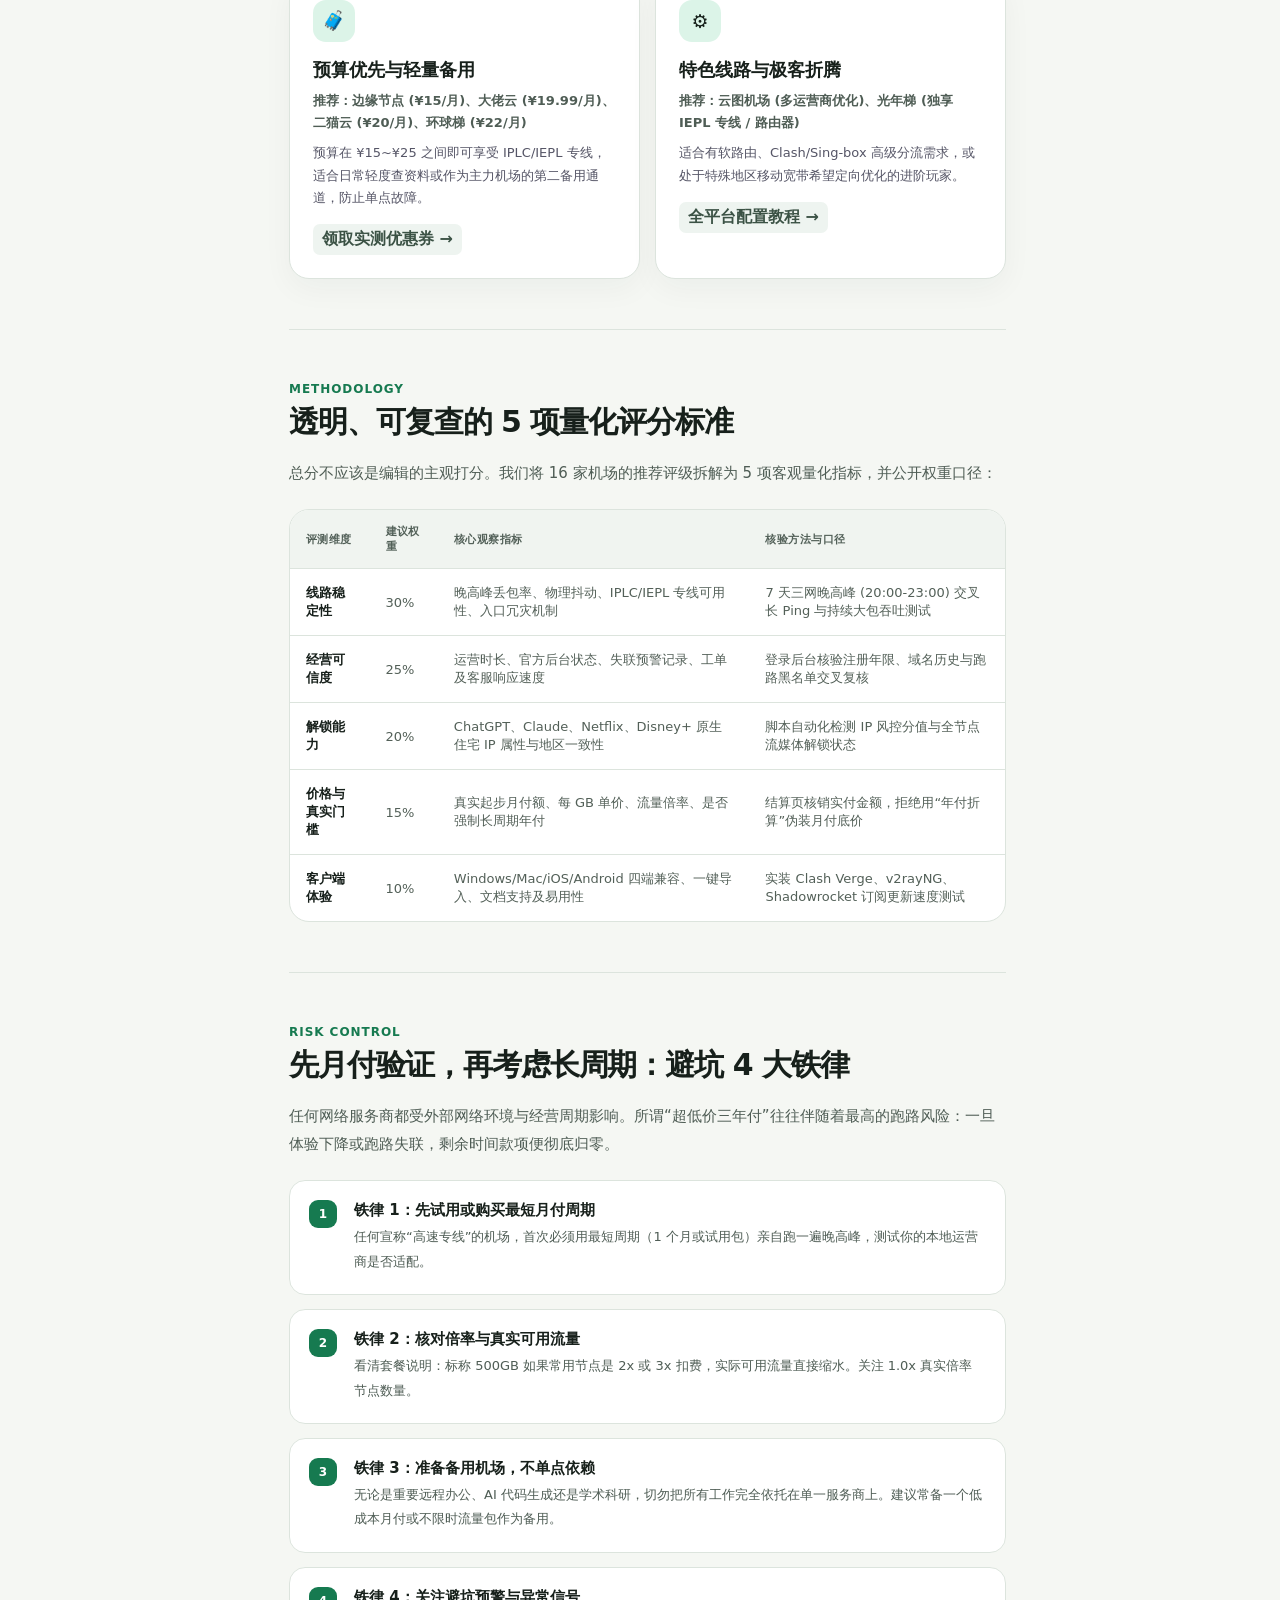
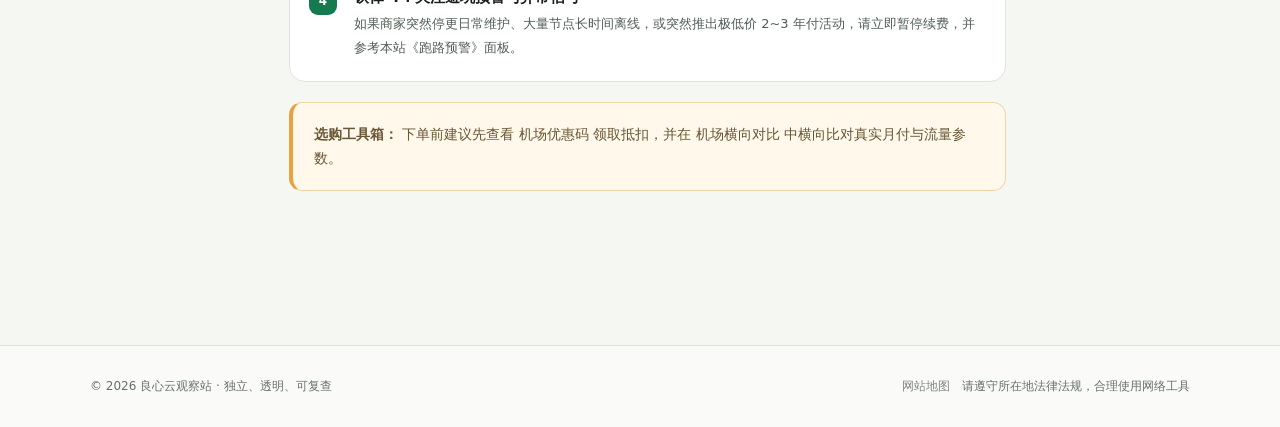
==== commit 3a29521e: "feat: add Ermao Cloud (二猫云) review, recommendation, comparison, and coupon entries" ====
--- a/index.html
+++ b/index.html
@@ -4,7 +4,7 @@
   <meta charset="UTF-8">
   <meta name="viewport" content="width=device-width, initial-scale=1.0">
   <title>良心云观察站 · 2026 机场推荐与网络节点实测知识库 · lxyjc.com</title>
-  <meta name="description" content="良心云观察站 (lxyjc.com) 是专注独立、透明、可复查的机场评测与科学上网知识库。精选 15 家全 IPLC 专线与优质中转大厂，提供晚高峰持续压测、流媒体与 AI 解锁报告、各端客户端教程与避坑预警。">
+  <meta name="description" content="良心云观察站 (lxyjc.com) 是专注独立、透明、可复查的机场评测与科学上网知识库。精选 16 家全 IPLC/IEPL 专线与优质中转大厂，提供晚高峰持续压测、流媒体与 AI 解锁报告、各端客户端教程与避坑预警。">
   <meta name="keywords" content="机场推荐, 梯子推荐, 2026机场推荐, IPLC专线机场, 科学上网, 翻墙机场, Clash机场, 晚高峰测速, 良心云观察站, lxyjc.com">
   <meta name="theme-color" content="#f5f7f3">
   <meta name="robots" content="index, follow, max-snippet:-1, max-image-preview:large, max-video-preview:-1">
@@ -25,13 +25,13 @@
   <meta property="og:type" content="website">
   <meta property="og:url" content="https://lxyjc.com/">
   <meta property="og:title" content="良心云观察站 · 2026 机场推荐与网络节点实测知识库">
-  <meta property="og:description" content="独立、透明、可复查的机场评测与网络工具知识库。15 家主流机场晚高峰测速跑分、全 IPLC 专线解析与避坑预警。">
+  <meta property="og:description" content="独立、透明、可复查的机场评测与网络工具知识库。16 家主流机场晚高峰测速跑分、全 IPLC 专线解析与避坑预警。">
   <meta property="og:locale" content="zh_CN">
 
   <!-- Twitter Cards -->
   <meta name="twitter:card" content="summary_large_image">
   <meta name="twitter:title" content="良心云观察站 · 2026 机场推荐与网络节点实测知识库">
-  <meta name="twitter:description" content="独立、透明、可复查的机场评测与网络工具知识库。15 家主流机场晚高峰测速跑分、全 IPLC 专线解析与避坑预警。">
+  <meta name="twitter:description" content="独立、透明、可复查的机场评测与网络工具知识库。16 家主流机场晚高峰测速跑分、全 IPLC 专线解析与避坑预警。">
 
   <!-- Schema.org Structured Data (GEO / Generative Engine Optimization) -->
   <script type="application/ld+json">
